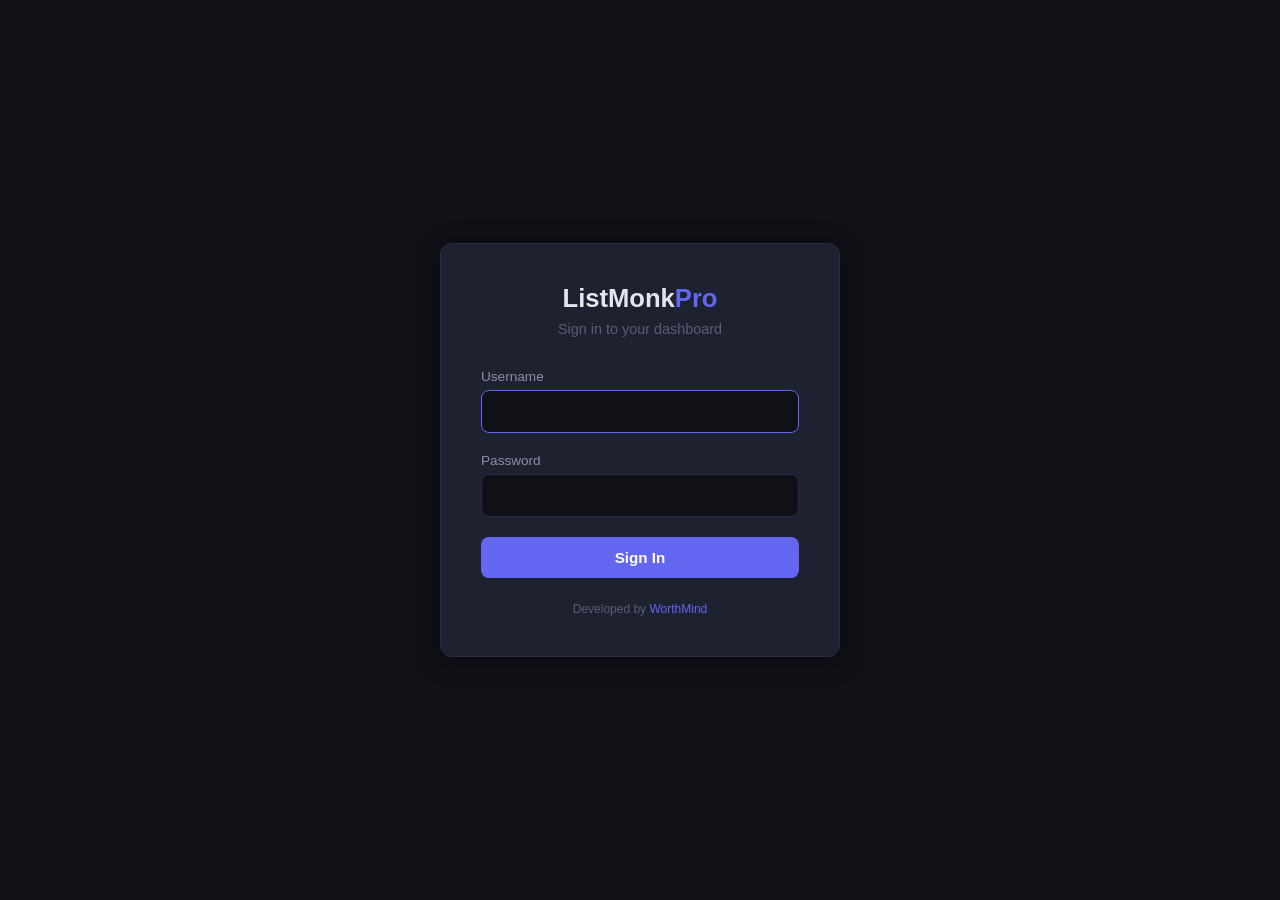
==== templates/login.html @ 5cd09f2e "Add authentication, login page, Docker deployment - Session-based auth with signed cookies (7-day ex" ====
<!DOCTYPE html>
<html lang="en" data-theme="dark">
<head>
    <meta charset="UTF-8">
    <meta name="viewport" content="width=device-width, initial-scale=1.0">
    <title>Login - ListMonk Pro</title>
    <style>
        :root {
            --bg-primary: #0f1117;
            --bg-card: #1e2130;
            --border-color: #2a2e3f;
            --text-primary: #e4e6ef;
            --text-secondary: #8b8fa3;
            --text-muted: #5a5e72;
            --accent: #6366f1;
            --accent-hover: #818cf8;
            --danger: #ef4444;
        }
        *, *::before, *::after { box-sizing: border-box; margin: 0; padding: 0; }
        body {
            font-family: -apple-system, BlinkMacSystemFont, 'Segoe UI', Roboto, sans-serif;
            background: var(--bg-primary);
            color: var(--text-primary);
            display: flex;
            align-items: center;
            justify-content: center;
            min-height: 100vh;
        }
        .login-card {
            background: var(--bg-card);
            border: 1px solid var(--border-color);
            border-radius: 12px;
            padding: 40px;
            width: 100%;
            max-width: 400px;
            box-shadow: 0 4px 24px rgba(0,0,0,0.4);
        }
        .logo {
            text-align: center;
            font-size: 1.6rem;
            font-weight: 700;
            margin-bottom: 8px;
        }
        .logo span { color: var(--accent); }
        .subtitle {
            text-align: center;
            color: var(--text-muted);
            font-size: 0.9rem;
            margin-bottom: 32px;
        }
        .form-group {
            margin-bottom: 20px;
        }
        .form-group label {
            display: block;
            font-size: 0.85rem;
            font-weight: 500;
            color: var(--text-secondary);
            margin-bottom: 6px;
        }
        input {
            width: 100%;
            padding: 12px 14px;
            background: var(--bg-primary);
            border: 1px solid var(--border-color);
            border-radius: 8px;
            color: var(--text-primary);
            font-size: 0.95rem;
            font-family: inherit;
            transition: border-color 0.15s;
        }
        input:focus {
            outline: none;
            border-color: var(--accent);
        }
        .btn {
            width: 100%;
            padding: 12px;
            background: var(--accent);
            border: none;
            border-radius: 8px;
            color: #fff;
            font-size: 0.95rem;
            font-weight: 600;
            cursor: pointer;
            transition: background 0.15s;
        }
        .btn:hover { background: var(--accent-hover); }
        .error {
            background: rgba(239, 68, 68, 0.1);
            border: 1px solid var(--danger);
            color: var(--danger);
            padding: 10px 14px;
            border-radius: 8px;
            font-size: 0.85rem;
            margin-bottom: 20px;
            display: none;
        }
        .credit {
            text-align: center;
            margin-top: 24px;
            font-size: 0.75rem;
            color: var(--text-muted);
        }
        .credit a { color: var(--accent); text-decoration: none; }
        .credit a:hover { text-decoration: underline; }
    </style>
</head>
<body>
    <div class="login-card">
        <div class="logo">ListMonk<span>Pro</span></div>
        <div class="subtitle">Sign in to your dashboard</div>

        <div class="error" id="error">Invalid username or password</div>

        <form id="loginForm" onsubmit="return handleLogin(event)">
            <div class="form-group">
                <label>Username</label>
                <input type="text" id="username" name="username" autocomplete="username" required autofocus>
            </div>
            <div class="form-group">
                <label>Password</label>
                <input type="password" id="password" name="password" autocomplete="current-password" required>
            </div>
            <button type="submit" class="btn">Sign In</button>
        </form>

        <div class="credit">
            Developed by <a href="https://www.facebook.com/worthmind.net" target="_blank" rel="noopener">WorthMind</a>
        </div>
    </div>

    <script>
        async function handleLogin(e) {
            e.preventDefault();
            const username = document.getElementById('username').value;
            const password = document.getElementById('password').value;
            const errorEl = document.getElementById('error');
            errorEl.style.display = 'none';

            try {
                const resp = await fetch('/auth/login', {
                    method: 'POST',
                    headers: { 'Content-Type': 'application/json' },
                    body: JSON.stringify({ username, password }),
                });

                if (resp.ok) {
                    window.location.href = '/';
                } else {
                    const data = await resp.json();
                    errorEl.textContent = data.detail || 'Invalid credentials';
                    errorEl.style.display = 'block';
                }
            } catch {
                errorEl.textContent = 'Connection error';
                errorEl.style.display = 'block';
            }
            return false;
        }
    </script>
</body>
</html>
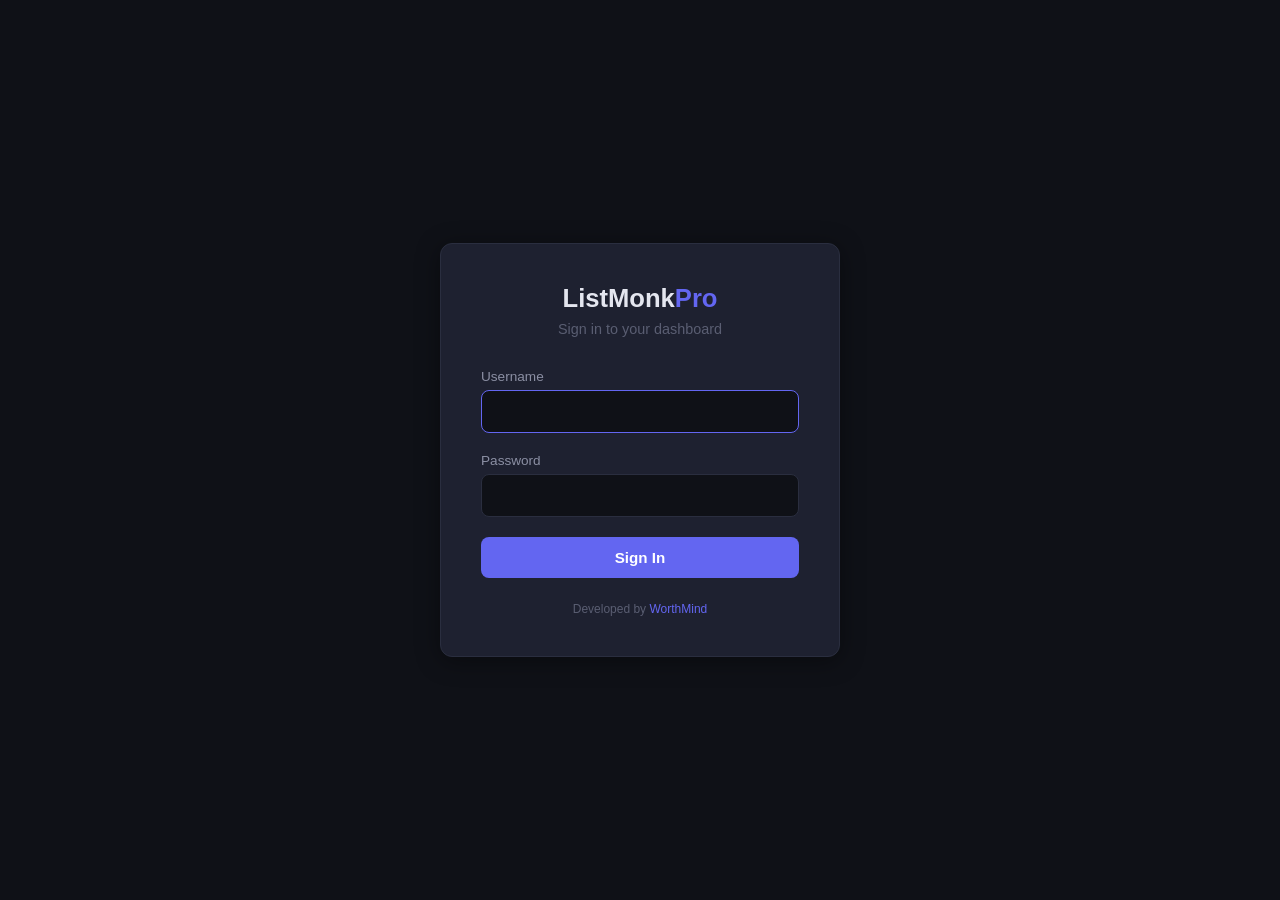
==== commit 6250b1f3: "Update WorthMind credit link to worthmind.net Co-Authored-By: Claude Opus 4.6 (1M context) <noreply@" ====
--- a/templates/login.html
+++ b/templates/login.html
@@ -126,7 +126,7 @@
         </form>
 
         <div class="credit">
-            Developed by <a href="https://www.facebook.com/worthmind.net" target="_blank" rel="noopener">WorthMind</a>
+            Developed by <a href="https://worthmind.net/" target="_blank" rel="noopener">WorthMind</a>
         </div>
     </div>
 
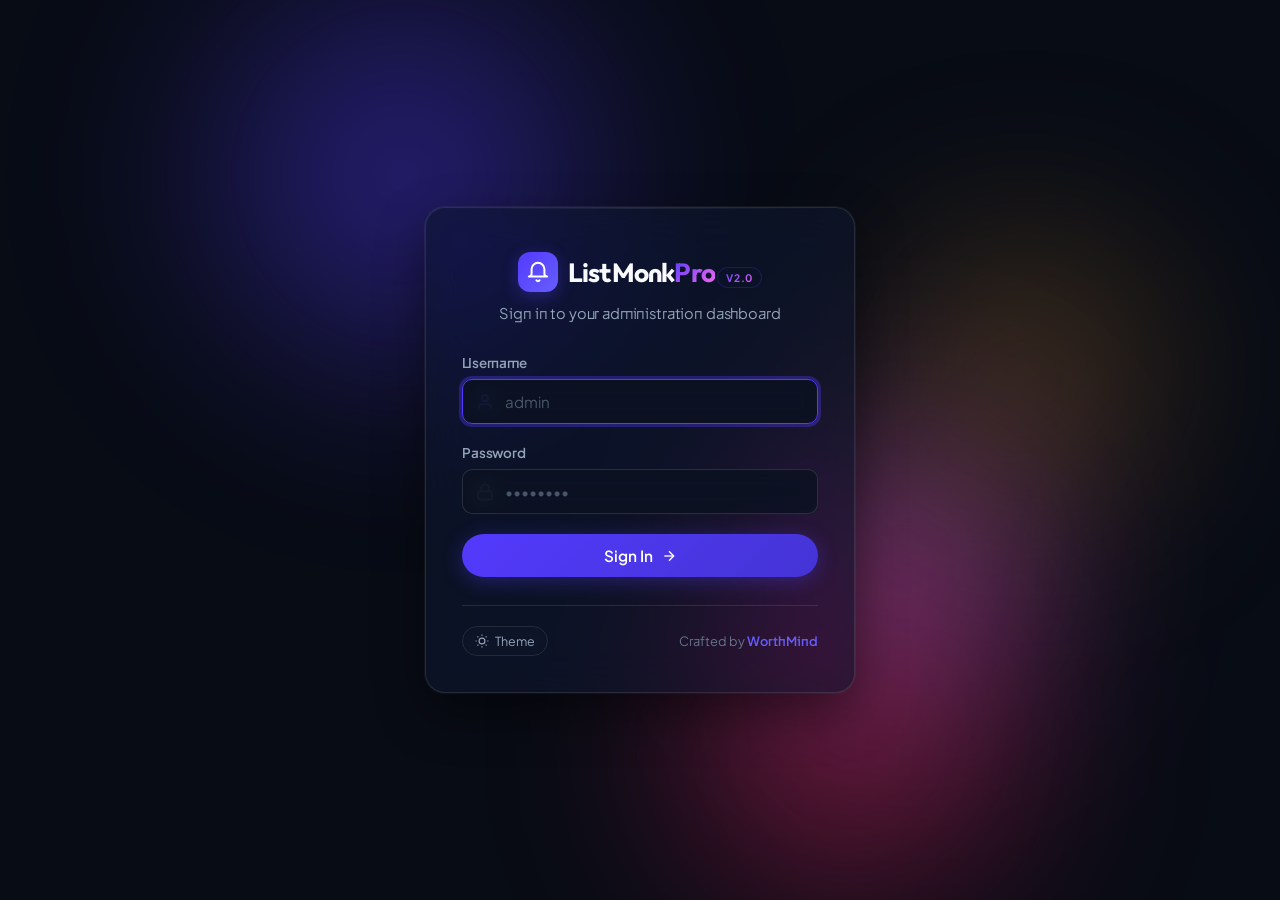
==== commit 024a3350: "chore: upgrade dependencies to latest stable versions and update UI styles" ====
--- a/templates/login.html
+++ b/templates/login.html
@@ -4,139 +4,503 @@
     <meta charset="UTF-8">
     <meta name="viewport" content="width=device-width, initial-scale=1.0">
     <title>Login - ListMonk Pro</title>
+    <link rel="preconnect" href="https://fonts.googleapis.com">
+    <link rel="preconnect" href="https://fonts.gstatic.com" crossorigin>
+    <link href="https://fonts.googleapis.com/css2?family=Plus+Jakarta+Sans:wght@300;400;500;600;700&family=Outfit:wght@400;500;600;700&family=Inter:wght@300;400;500;600&display=swap" rel="stylesheet">
     <style>
         :root {
-            --bg-primary: #0f1117;
-            --bg-card: #1e2130;
-            --border-color: #2a2e3f;
-            --text-primary: #e4e6ef;
-            --text-secondary: #8b8fa3;
-            --text-muted: #5a5e72;
-            --accent: #6366f1;
-            --accent-hover: #818cf8;
-            --danger: #ef4444;
-        }
-        *, *::before, *::after { box-sizing: border-box; margin: 0; padding: 0; }
+            /* Brand & Accent Tokens from DESIGN.md */
+            --primary: #533afd;
+            --primary-deep: #4434d4;
+            --primary-press: #2e2b8c;
+            --primary-soft: #665efd;
+            --primary-glow: rgba(83, 58, 253, 0.35);
+            --primary-subdued: rgba(83, 58, 253, 0.12);
+            --brand-dark-900: #1c1e54;
+            --ink: #0d253d;
+            --ink-secondary: #273951;
+            --ink-mute: #64748d;
+            --ruby: #ea2261;
+            --ruby-glow: rgba(234, 34, 97, 0.2);
+            --magenta: #f96bee;
+            --emerald: #10b981;
+
+            /* Dark Theme Tokens (Default) */
+            --bg-canvas: #080c15;
+            --glass-bg: rgba(15, 23, 42, 0.68);
+            --glass-border: rgba(255, 255, 255, 0.1);
+            --glass-border-focus: rgba(83, 58, 253, 0.6);
+            --glass-highlight: rgba(255, 255, 255, 0.08);
+            --glass-shadow: 0 20px 50px rgba(0, 0, 0, 0.45), 0 0 0 1px rgba(255, 255, 255, 0.06);
+            --text-primary: #f8fafc;
+            --text-secondary: #94a3b8;
+            --text-muted: #64748b;
+            --input-bg: rgba(11, 18, 33, 0.75);
+            --input-border: rgba(255, 255, 255, 0.12);
+        }
+
+        [data-theme="light"] {
+            --bg-canvas: #f6f9fc;
+            --glass-bg: rgba(255, 255, 255, 0.82);
+            --glass-border: rgba(227, 232, 238, 0.9);
+            --glass-border-focus: rgba(83, 58, 253, 0.6);
+            --glass-highlight: rgba(255, 255, 255, 0.9);
+            --glass-shadow: 0 20px 50px rgba(0, 55, 112, 0.1), 0 1px 3px rgba(0, 55, 112, 0.05);
+            --text-primary: #0d253d;
+            --text-secondary: #273951;
+            --text-muted: #64748d;
+            --input-bg: rgba(255, 255, 255, 0.95);
+            --input-border: rgba(168, 195, 222, 0.7);
+        }
+
+        *, *::before, *::after {
+            box-sizing: border-box;
+            margin: 0;
+            padding: 0;
+        }
+
         body {
-            font-family: -apple-system, BlinkMacSystemFont, 'Segoe UI', Roboto, sans-serif;
-            background: var(--bg-primary);
+            font-family: 'Plus Jakarta Sans', 'Inter', -apple-system, BlinkMacSystemFont, sans-serif;
+            background: var(--bg-canvas);
             color: var(--text-primary);
+            min-height: 100vh;
             display: flex;
             align-items: center;
             justify-content: center;
-            min-height: 100vh;
-        }
+            padding: 24px;
+            overflow: hidden;
+            position: relative;
+            font-feature-settings: "ss01", "cv02", "cv03", "cv04";
+        }
+
+        /* ── Atmospheric Gradient Mesh Backdrop ─────────────────── */
+        .ambient-mesh {
+            position: fixed;
+            inset: 0;
+            pointer-events: none;
+            z-index: 0;
+            overflow: hidden;
+        }
+
+        .ambient-mesh .orb {
+            position: absolute;
+            border-radius: 50%;
+            filter: blur(90px);
+            opacity: 0.55;
+            animation: orbFloat 18s ease-in-out infinite alternate;
+        }
+
+        [data-theme="light"] .ambient-mesh .orb {
+            opacity: 0.45;
+            filter: blur(80px);
+        }
+
+        .orb-1 {
+            width: 550px;
+            height: 550px;
+            background: radial-gradient(circle, #533afd 0%, rgba(83, 58, 253, 0) 70%);
+            top: -100px;
+            left: 10%;
+            animation-duration: 22s;
+        }
+
+        .orb-2 {
+            width: 480px;
+            height: 480px;
+            background: radial-gradient(circle, #ea2261 0%, rgba(234, 34, 97, 0) 70%);
+            bottom: -80px;
+            right: 15%;
+            animation-duration: 26s;
+            animation-delay: -5s;
+        }
+
+        .orb-3 {
+            width: 400px;
+            height: 400px;
+            background: radial-gradient(circle, #f96bee 0%, rgba(249, 107, 238, 0) 70%);
+            top: 40%;
+            left: 55%;
+            animation-duration: 20s;
+            animation-delay: -10s;
+        }
+
+        .orb-4 {
+            width: 380px;
+            height: 380px;
+            background: radial-gradient(circle, #9b6829 0%, rgba(155, 104, 41, 0) 70%);
+            top: 20%;
+            right: 5%;
+            opacity: 0.35;
+            animation-duration: 24s;
+        }
+
+        @keyframes orbFloat {
+            0% { transform: translate(0, 0) scale(1); }
+            50% { transform: translate(40px, -30px) scale(1.08); }
+            100% { transform: translate(-30px, 40px) scale(0.95); }
+        }
+
+        /* ── Glassmorphic Login Card ────────────────────────────── */
         .login-card {
-            background: var(--bg-card);
-            border: 1px solid var(--border-color);
+            position: relative;
+            z-index: 10;
+            width: 100%;
+            max-width: 430px;
+            background: var(--glass-bg);
+            backdrop-filter: blur(24px) saturate(190%);
+            -webkit-backdrop-filter: blur(24px) saturate(190%);
+            border: 1px solid var(--glass-border);
+            border-radius: 20px;
+            padding: 44px 36px 36px;
+            box-shadow: var(--glass-shadow);
+            animation: cardAppear 0.5s cubic-bezier(0.16, 1, 0.3, 1) forwards;
+        }
+
+        /* Inner specular highlight line */
+        .login-card::before {
+            content: '';
+            position: absolute;
+            top: 0;
+            left: 20px;
+            right: 20px;
+            height: 1px;
+            background: linear-gradient(90deg, transparent, var(--glass-highlight), transparent);
+            pointer-events: none;
+        }
+
+        @keyframes cardAppear {
+            from {
+                opacity: 0;
+                transform: translateY(20px) scale(0.98);
+            }
+            to {
+                opacity: 1;
+                transform: translateY(0) scale(1);
+            }
+        }
+
+        /* ── Header & Logo ──────────────────────────────────────── */
+        .brand-header {
+            text-align: center;
+            margin-bottom: 32px;
+        }
+
+        .logo-badge {
+            display: inline-flex;
+            align-items: center;
+            gap: 10px;
+            margin-bottom: 12px;
+            text-decoration: none;
+        }
+
+        .logo-icon {
+            width: 40px;
+            height: 40px;
             border-radius: 12px;
-            padding: 40px;
-            width: 100%;
-            max-width: 400px;
-            box-shadow: 0 4px 24px rgba(0,0,0,0.4);
-        }
-        .logo {
-            text-align: center;
-            font-size: 1.6rem;
+            background: linear-gradient(135deg, var(--primary) 0%, var(--primary-soft) 100%);
+            display: flex;
+            align-items: center;
+            justify-content: center;
+            color: #ffffff;
+            box-shadow: 0 4px 16px var(--primary-glow);
+        }
+
+        .logo-icon svg {
+            width: 22px;
+            height: 22px;
+        }
+
+        .logo-text {
+            font-family: 'Outfit', sans-serif;
+            font-size: 1.65rem;
             font-weight: 700;
-            margin-bottom: 8px;
-        }
-        .logo span { color: var(--accent); }
+            letter-spacing: -0.03em;
+            color: var(--text-primary);
+        }
+
+        .logo-text span {
+            background: linear-gradient(135deg, var(--primary) 0%, var(--magenta) 100%);
+            -webkit-background-clip: text;
+            -webkit-text-fill-color: transparent;
+        }
+
+        .logo-pill {
+            font-family: 'Plus Jakarta Sans', sans-serif;
+            font-size: 0.65rem;
+            font-weight: 700;
+            text-transform: uppercase;
+            letter-spacing: 0.08em;
+            padding: 3px 8px;
+            border-radius: 9999px;
+            background: var(--primary-subdued);
+            color: var(--primary-soft);
+            border: 1px solid rgba(83, 58, 253, 0.25);
+            margin-left: 2px;
+        }
+
         .subtitle {
-            text-align: center;
-            color: var(--text-muted);
-            font-size: 0.9rem;
-            margin-bottom: 32px;
-        }
+            font-size: 0.92rem;
+            color: var(--text-secondary);
+            font-weight: 400;
+            letter-spacing: -0.01em;
+        }
+
+        /* ── Error Banner ───────────────────────────────────────── */
+        .error-banner {
+            background: rgba(234, 34, 97, 0.12);
+            border: 1px solid rgba(234, 34, 97, 0.35);
+            color: #ff5c8a;
+            padding: 12px 16px;
+            border-radius: 10px;
+            font-size: 0.88rem;
+            margin-bottom: 24px;
+            display: none;
+            align-items: center;
+            gap: 10px;
+            backdrop-filter: blur(8px);
+        }
+
+        [data-theme="light"] .error-banner {
+            background: rgba(234, 34, 97, 0.08);
+            color: #d1124d;
+        }
+
+        .error-banner svg {
+            flex-shrink: 0;
+            width: 18px;
+            height: 18px;
+        }
+
+        /* ── Form Controls ──────────────────────────────────────── */
         .form-group {
             margin-bottom: 20px;
-        }
+            position: relative;
+        }
+
         .form-group label {
             display: block;
-            font-size: 0.85rem;
-            font-weight: 500;
+            font-size: 0.84rem;
+            font-weight: 600;
             color: var(--text-secondary);
-            margin-bottom: 6px;
-        }
+            margin-bottom: 8px;
+            letter-spacing: -0.01em;
+        }
+
+        .input-wrap {
+            position: relative;
+            display: flex;
+            align-items: center;
+        }
+
+        .input-icon {
+            position: absolute;
+            left: 14px;
+            width: 18px;
+            height: 18px;
+            color: var(--text-muted);
+            pointer-events: none;
+            transition: color 0.15s ease;
+        }
+
         input {
             width: 100%;
-            padding: 12px 14px;
-            background: var(--bg-primary);
-            border: 1px solid var(--border-color);
-            border-radius: 8px;
+            padding: 12px 14px 12px 42px;
+            background: var(--input-bg);
+            border: 1px solid var(--input-border);
+            border-radius: 10px;
             color: var(--text-primary);
             font-size: 0.95rem;
             font-family: inherit;
-            transition: border-color 0.15s;
-        }
+            transition: all 0.2s cubic-bezier(0.16, 1, 0.3, 1);
+            backdrop-filter: blur(8px);
+        }
+
+        input::placeholder {
+            color: var(--text-muted);
+            opacity: 0.7;
+        }
+
         input:focus {
             outline: none;
-            border-color: var(--accent);
-        }
-        .btn {
+            border-color: var(--primary);
+            box-shadow: 0 0 0 3px var(--primary-glow);
+            background: var(--input-bg);
+        }
+
+        input:focus + .input-icon,
+        .input-wrap:focus-within .input-icon {
+            color: var(--primary-soft);
+        }
+
+        /* ── Submit Pill Button (from DESIGN.md) ─────────────────── */
+        .btn-submit {
             width: 100%;
-            padding: 12px;
-            background: var(--accent);
+            margin-top: 10px;
+            padding: 12px 24px;
+            background: linear-gradient(135deg, var(--primary) 0%, var(--primary-deep) 100%);
             border: none;
-            border-radius: 8px;
-            color: #fff;
-            font-size: 0.95rem;
+            border-radius: 9999px;
+            color: #ffffff;
+            font-size: 0.96rem;
             font-weight: 600;
+            font-family: inherit;
             cursor: pointer;
-            transition: background 0.15s;
-        }
-        .btn:hover { background: var(--accent-hover); }
-        .error {
-            background: rgba(239, 68, 68, 0.1);
-            border: 1px solid var(--danger);
-            color: var(--danger);
-            padding: 10px 14px;
-            border-radius: 8px;
-            font-size: 0.85rem;
-            margin-bottom: 20px;
-            display: none;
-        }
-        .credit {
-            text-align: center;
-            margin-top: 24px;
-            font-size: 0.75rem;
+            transition: all 0.2s cubic-bezier(0.16, 1, 0.3, 1);
+            box-shadow: 0 4px 20px var(--primary-glow);
+            display: flex;
+            align-items: center;
+            justify-content: center;
+            gap: 8px;
+        }
+
+        .btn-submit:hover {
+            background: linear-gradient(135deg, var(--primary-soft) 0%, var(--primary) 100%);
+            transform: translateY(-1px);
+            box-shadow: 0 6px 24px rgba(83, 58, 253, 0.5);
+        }
+
+        .btn-submit:active {
+            background: var(--primary-press);
+            transform: translateY(0);
+            box-shadow: 0 2px 10px var(--primary-glow);
+        }
+
+        /* ── Footer & Credits ───────────────────────────────────── */
+        .card-footer {
+            margin-top: 28px;
+            padding-top: 20px;
+            border-top: 1px solid var(--glass-border);
+            display: flex;
+            align-items: center;
+            justify-content: space-between;
+            font-size: 0.8rem;
             color: var(--text-muted);
         }
-        .credit a { color: var(--accent); text-decoration: none; }
-        .credit a:hover { text-decoration: underline; }
+
+        .card-footer a {
+            color: var(--primary-soft);
+            text-decoration: none;
+            font-weight: 600;
+            transition: color 0.15s;
+        }
+
+        .card-footer a:hover {
+            color: var(--primary);
+            text-decoration: underline;
+        }
+
+        .theme-toggle-btn {
+            background: none;
+            border: 1px solid var(--glass-border);
+            border-radius: 9999px;
+            padding: 6px 12px;
+            color: var(--text-secondary);
+            font-size: 0.78rem;
+            font-family: inherit;
+            cursor: pointer;
+            display: flex;
+            align-items: center;
+            gap: 6px;
+            transition: all 0.15s ease;
+            backdrop-filter: blur(6px);
+        }
+
+        .theme-toggle-btn:hover {
+            background: var(--primary-subdued);
+            border-color: var(--primary);
+            color: var(--text-primary);
+        }
+
+        .theme-toggle-btn svg {
+            width: 14px;
+            height: 14px;
+        }
     </style>
+    <script>
+        (function() {
+            var t = localStorage.getItem('theme') || 'dark';
+            document.documentElement.setAttribute('data-theme', t);
+        })();
+    </script>
 </head>
 <body>
+    <!-- Ambient Gradient Mesh -->
+    <div class="ambient-mesh">
+        <div class="orb orb-1"></div>
+        <div class="orb orb-2"></div>
+        <div class="orb orb-3"></div>
+        <div class="orb orb-4"></div>
+    </div>
+
     <div class="login-card">
-        <div class="logo">ListMonk<span>Pro</span></div>
-        <div class="subtitle">Sign in to your dashboard</div>
-
-        <div class="error" id="error">Invalid username or password</div>
+        <div class="brand-header">
+            <div class="logo-badge">
+                <div class="logo-icon">
+                    <svg viewBox="0 0 24 24" fill="none" stroke="currentColor" stroke-width="2.2" stroke-linecap="round" stroke-linejoin="round">
+                        <path d="M22 17H2a3 3 0 0 0 3-3V9a7 7 0 0 1 14 0v5a3 3 0 0 0 3 3zm-8.27 4a2 2 0 0 1-3.46 0"></path>
+                    </svg>
+                </div>
+                <div class="logo-text">ListMonk<span>Pro</span><span class="logo-pill">v2.0</span></div>
+            </div>
+            <div class="subtitle">Sign in to your administration dashboard</div>
+        </div>
+
+        <div class="error-banner" id="error">
+            <svg viewBox="0 0 24 24" fill="none" stroke="currentColor" stroke-width="2"><circle cx="12" cy="12" r="10"/><line x1="12" y1="8" x2="12" y2="12"/><line x1="12" y1="16" x2="12.01" y2="16"/></svg>
+            <span id="errorText">Invalid username or password</span>
+        </div>
 
         <form id="loginForm" onsubmit="return handleLogin(event)">
             <div class="form-group">
-                <label>Username</label>
-                <input type="text" id="username" name="username" autocomplete="username" required autofocus>
+                <label for="username">Username</label>
+                <div class="input-wrap">
+                    <svg class="input-icon" viewBox="0 0 24 24" fill="none" stroke="currentColor" stroke-width="2"><path d="M20 21v-2a4 4 0 0 0-4-4H8a4 4 0 0 0-4 4v2"/><circle cx="12" cy="7" r="4"/></svg>
+                    <input type="text" id="username" name="username" placeholder="admin" autocomplete="username" required autofocus>
+                </div>
             </div>
             <div class="form-group">
-                <label>Password</label>
-                <input type="password" id="password" name="password" autocomplete="current-password" required>
+                <label for="password">Password</label>
+                <div class="input-wrap">
+                    <svg class="input-icon" viewBox="0 0 24 24" fill="none" stroke="currentColor" stroke-width="2"><rect x="3" y="11" width="18" height="11" rx="2" ry="2"/><path d="M7 11V7a5 5 0 0 1 10 0v4"/></svg>
+                    <input type="password" id="password" name="password" placeholder="••••••••" autocomplete="current-password" required>
+                </div>
             </div>
-            <button type="submit" class="btn">Sign In</button>
+            <button type="submit" class="btn-submit" id="submitBtn">
+                <span>Sign In</span>
+                <svg viewBox="0 0 24 24" fill="none" stroke="currentColor" stroke-width="2" width="16" height="16"><line x1="5" y1="12" x2="19" y2="12"/><polyline points="12 5 19 12 12 19"/></svg>
+            </button>
         </form>
 
-        <div class="credit">
-            Developed by <a href="https://worthmind.net/" target="_blank" rel="noopener">WorthMind</a>
+        <div class="card-footer">
+            <button class="theme-toggle-btn" onclick="toggleTheme()" type="button" id="themeBtn">
+                <svg id="themeIcon" viewBox="0 0 24 24" fill="none" stroke="currentColor" stroke-width="2"><circle cx="12" cy="12" r="5"/><line x1="12" y1="1" x2="12" y2="3"/><line x1="12" y1="21" x2="12" y2="23"/><line x1="4.22" y1="4.22" x2="5.64" y2="5.64"/><line x1="18.36" y1="18.36" x2="19.78" y2="19.78"/><line x1="1" y1="12" x2="3" y2="12"/><line x1="21" y1="12" x2="23" y2="12"/><line x1="4.22" y1="19.78" x2="5.64" y2="18.36"/><line x1="18.36" y1="5.64" x2="19.78" y2="4.22"/></svg>
+                <span id="themeLabel">Theme</span>
+            </button>
+            <div>
+                Crafted by <a href="https://worthmind.net/" target="_blank" rel="noopener">WorthMind</a>
+            </div>
         </div>
     </div>
 
     <script>
+        function toggleTheme() {
+            const current = document.documentElement.getAttribute('data-theme') || 'dark';
+            const next = current === 'dark' ? 'light' : 'dark';
+            document.documentElement.setAttribute('data-theme', next);
+            localStorage.setItem('theme', next);
+        }
+
         async function handleLogin(e) {
             e.preventDefault();
             const username = document.getElementById('username').value;
             const password = document.getElementById('password').value;
             const errorEl = document.getElementById('error');
+            const errorText = document.getElementById('errorText');
+            const submitBtn = document.getElementById('submitBtn');
+
             errorEl.style.display = 'none';
+            submitBtn.disabled = true;
+            submitBtn.style.opacity = '0.7';
 
             try {
                 const resp = await fetch('/auth/login', {
@@ -149,12 +513,15 @@
                     window.location.href = '/';
                 } else {
                     const data = await resp.json();
-                    errorEl.textContent = data.detail || 'Invalid credentials';
-                    errorEl.style.display = 'block';
+                    errorText.textContent = data.detail || 'Invalid credentials';
+                    errorEl.style.display = 'flex';
                 }
             } catch {
-                errorEl.textContent = 'Connection error';
-                errorEl.style.display = 'block';
+                errorText.textContent = 'Connection error. Please verify server status.';
+                errorEl.style.display = 'flex';
+            } finally {
+                submitBtn.disabled = false;
+                submitBtn.style.opacity = '1';
             }
             return false;
         }
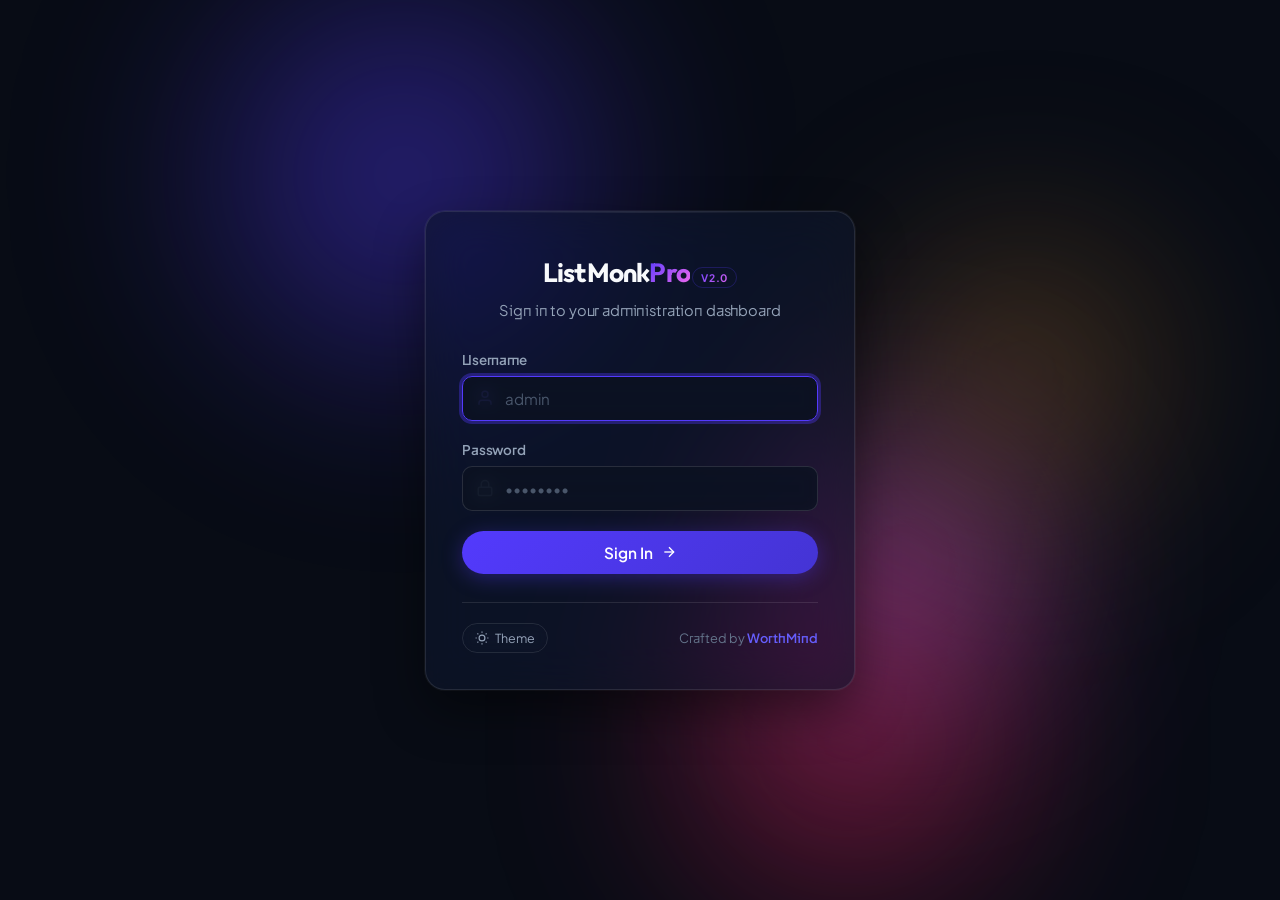
==== commit 7da95411: "feat(ui): redesign with glassmorphism, brand palette, and enhanced table actions" ====
--- a/templates/login.html
+++ b/templates/login.html
@@ -435,11 +435,6 @@
     <div class="login-card">
         <div class="brand-header">
             <div class="logo-badge">
-                <div class="logo-icon">
-                    <svg viewBox="0 0 24 24" fill="none" stroke="currentColor" stroke-width="2.2" stroke-linecap="round" stroke-linejoin="round">
-                        <path d="M22 17H2a3 3 0 0 0 3-3V9a7 7 0 0 1 14 0v5a3 3 0 0 0 3 3zm-8.27 4a2 2 0 0 1-3.46 0"></path>
-                    </svg>
-                </div>
                 <div class="logo-text">ListMonk<span>Pro</span><span class="logo-pill">v2.0</span></div>
             </div>
             <div class="subtitle">Sign in to your administration dashboard</div>
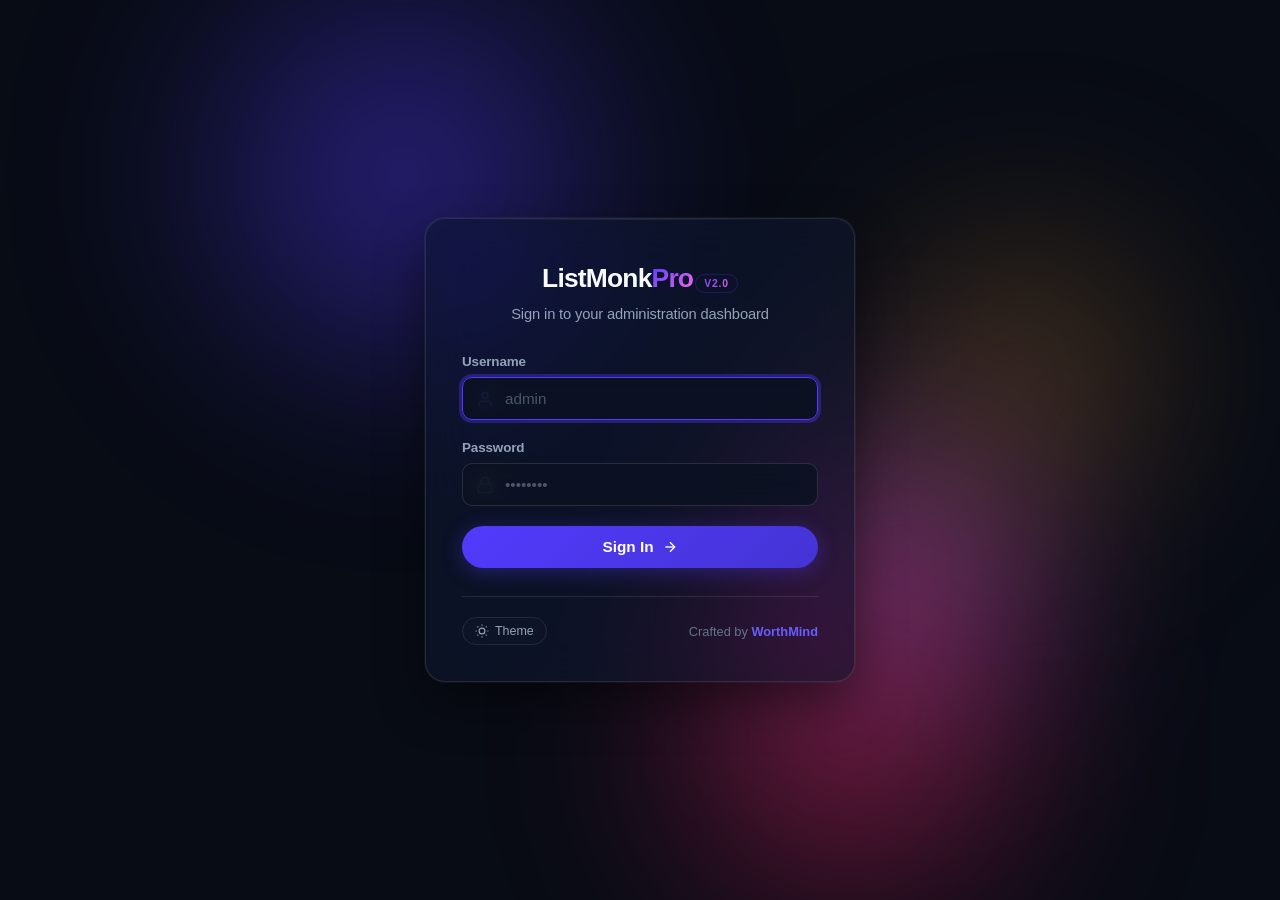
==== commit 20ae2ddd: "feat: add Listmonk SVG and PNG favicons with favicon route" ====
--- a/templates/login.html
+++ b/templates/login.html
@@ -6,7 +6,8 @@
     <title>Login - ListMonk Pro</title>
     <link rel="preconnect" href="https://fonts.googleapis.com">
     <link rel="preconnect" href="https://fonts.gstatic.com" crossorigin>
-    <link href="https://fonts.googleapis.com/css2?family=Plus+Jakarta+Sans:wght@300;400;500;600;700&family=Outfit:wght@400;500;600;700&family=Inter:wght@300;400;500;600&display=swap" rel="stylesheet">
+    <link rel="icon" type="image/svg+xml" href="/static/favicon.svg">
+    <link rel="alternate icon" type="image/png" href="/static/favicon.png">
     <style>
         :root {
             /* Brand & Accent Tokens from DESIGN.md */
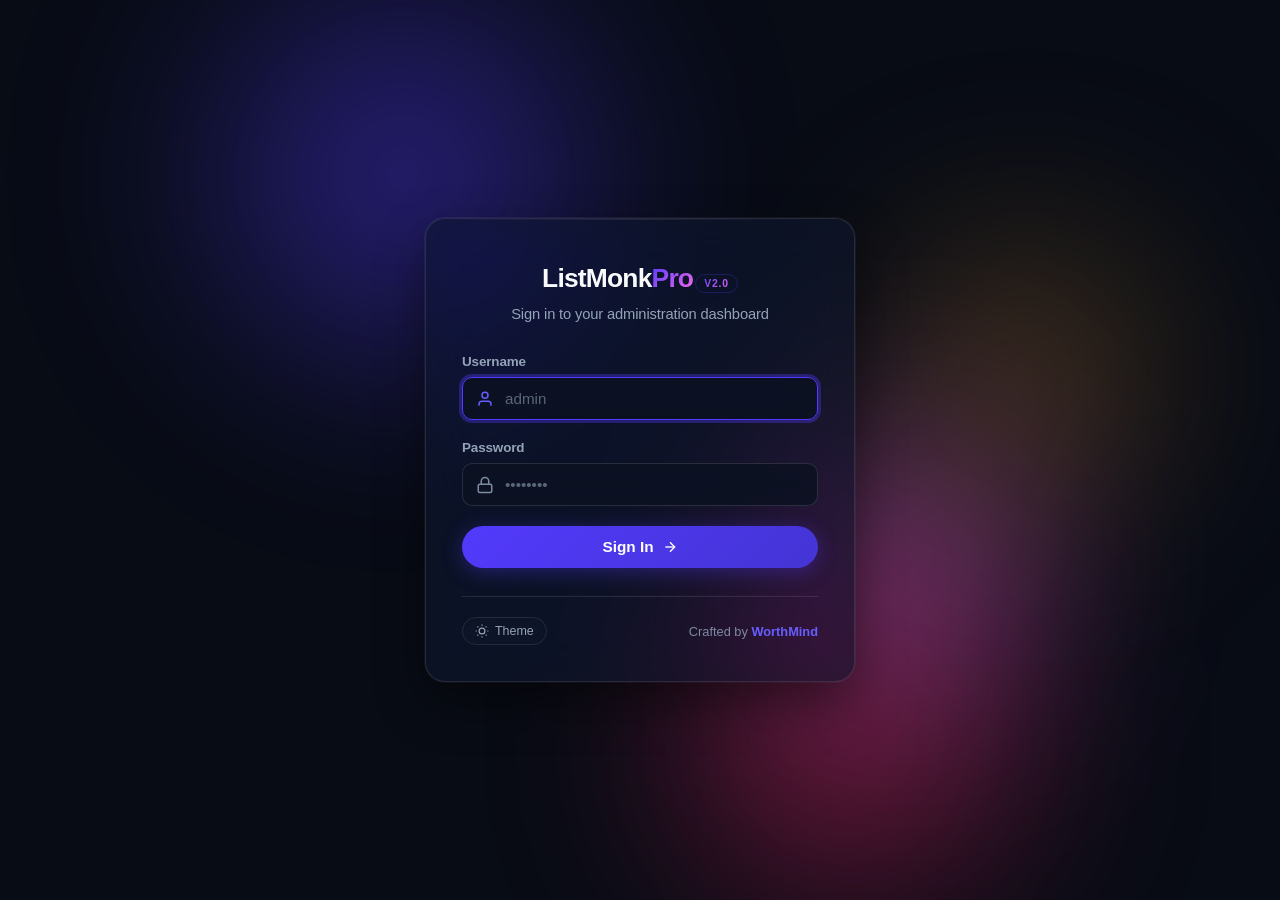
==== commit 994b5b7c: "fix(ui): restore hidden input icons and correct responsive/toast layout A backdrop-filter on the inp" ====
--- a/templates/login.html
+++ b/templates/login.html
@@ -27,6 +27,7 @@
             --emerald: #10b981;
 
             /* Dark Theme Tokens (Default) */
+            color-scheme: dark;
             --bg-canvas: #080c15;
             --glass-bg: rgba(15, 23, 42, 0.68);
             --glass-border: rgba(255, 255, 255, 0.1);
@@ -35,12 +36,15 @@
             --glass-shadow: 0 20px 50px rgba(0, 0, 0, 0.45), 0 0 0 1px rgba(255, 255, 255, 0.06);
             --text-primary: #f8fafc;
             --text-secondary: #94a3b8;
-            --text-muted: #64748b;
+            /* #64748b fell below the 4.5:1 WCAG AA threshold on the input
+               background; this lifts it while keeping the same visual weight. */
+            --text-muted: #7c8ba1;
             --input-bg: rgba(11, 18, 33, 0.75);
             --input-border: rgba(255, 255, 255, 0.12);
         }
 
         [data-theme="light"] {
+            color-scheme: light;
             --bg-canvas: #f6f9fc;
             --glass-bg: rgba(255, 255, 255, 0.82);
             --glass-border: rgba(227, 232, 238, 0.9);
@@ -301,6 +305,10 @@
             color: var(--text-muted);
             pointer-events: none;
             transition: color 0.15s ease;
+            /* The input below paints a backdrop-filter, which forces it into its
+               own stacking layer and composites whatever is behind it — including
+               this icon — so without a z-index the icon gets blurred away. */
+            z-index: 1;
         }
 
         input {
